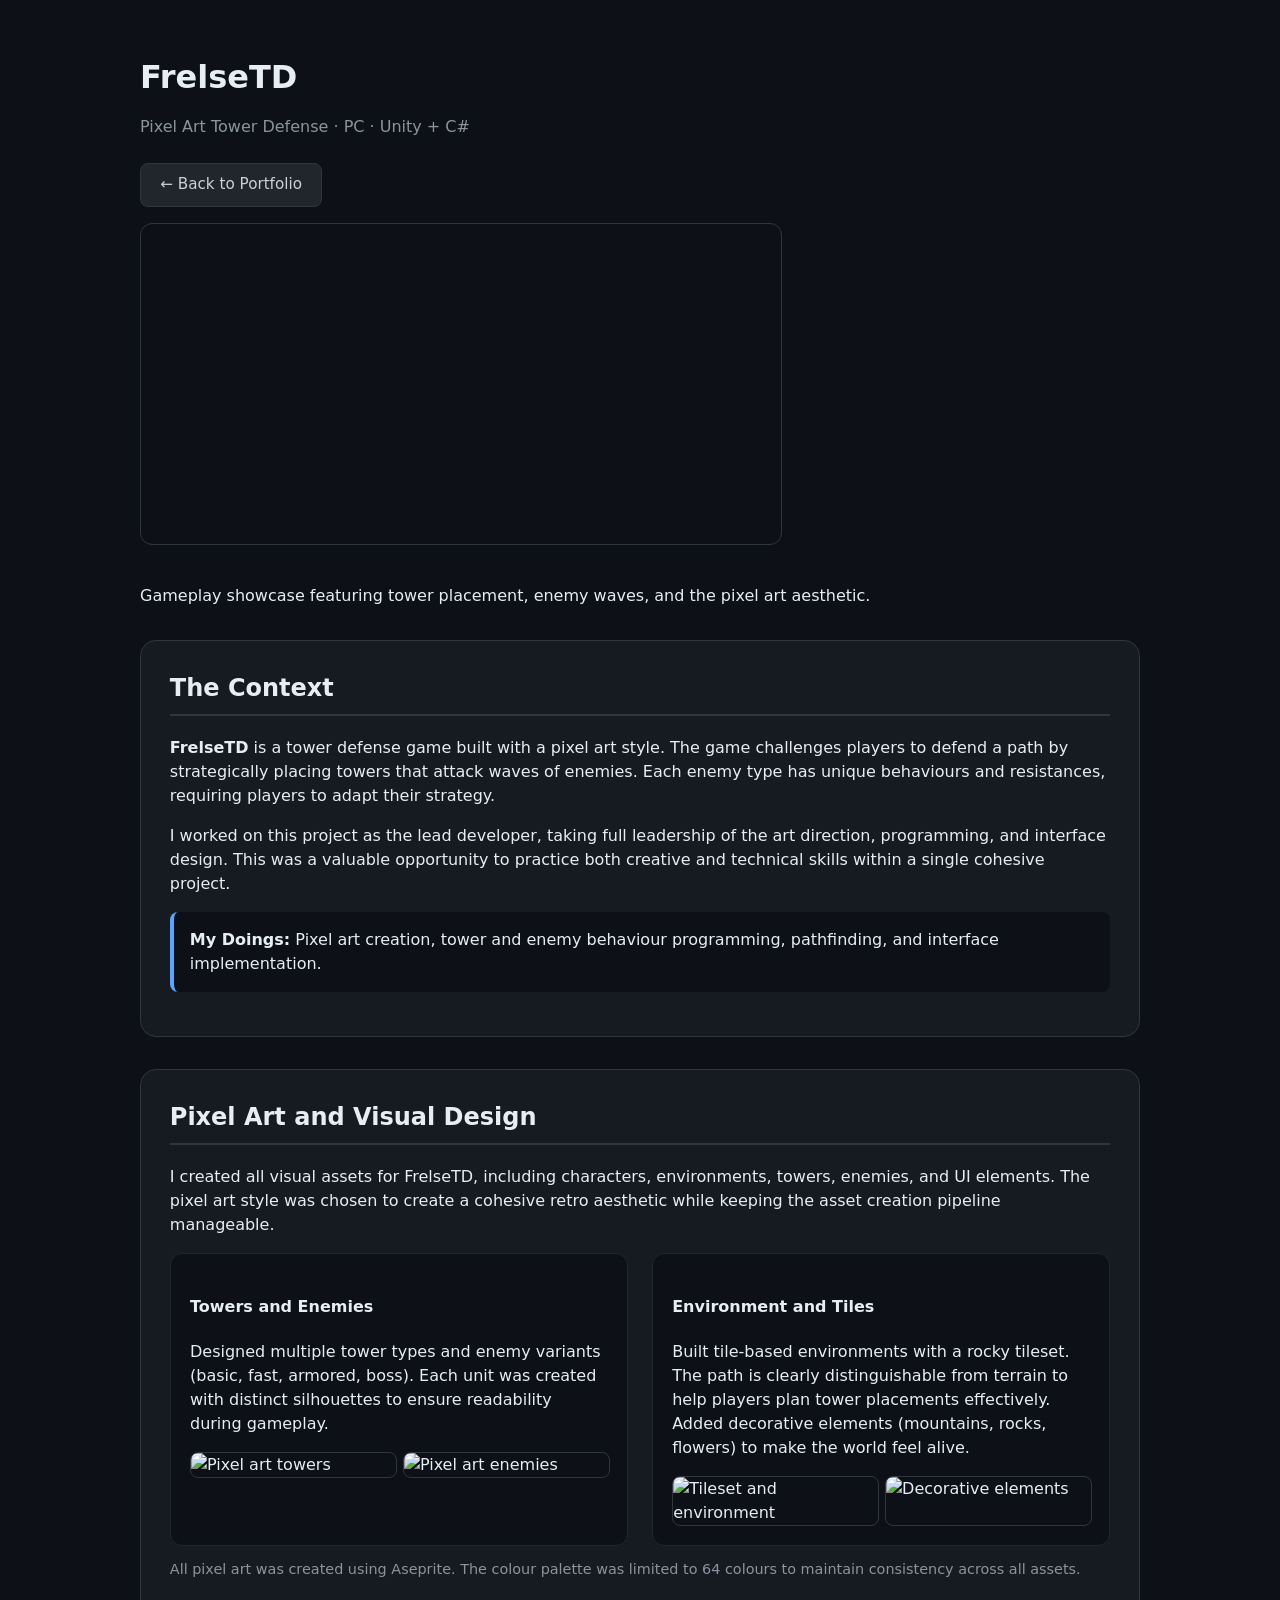
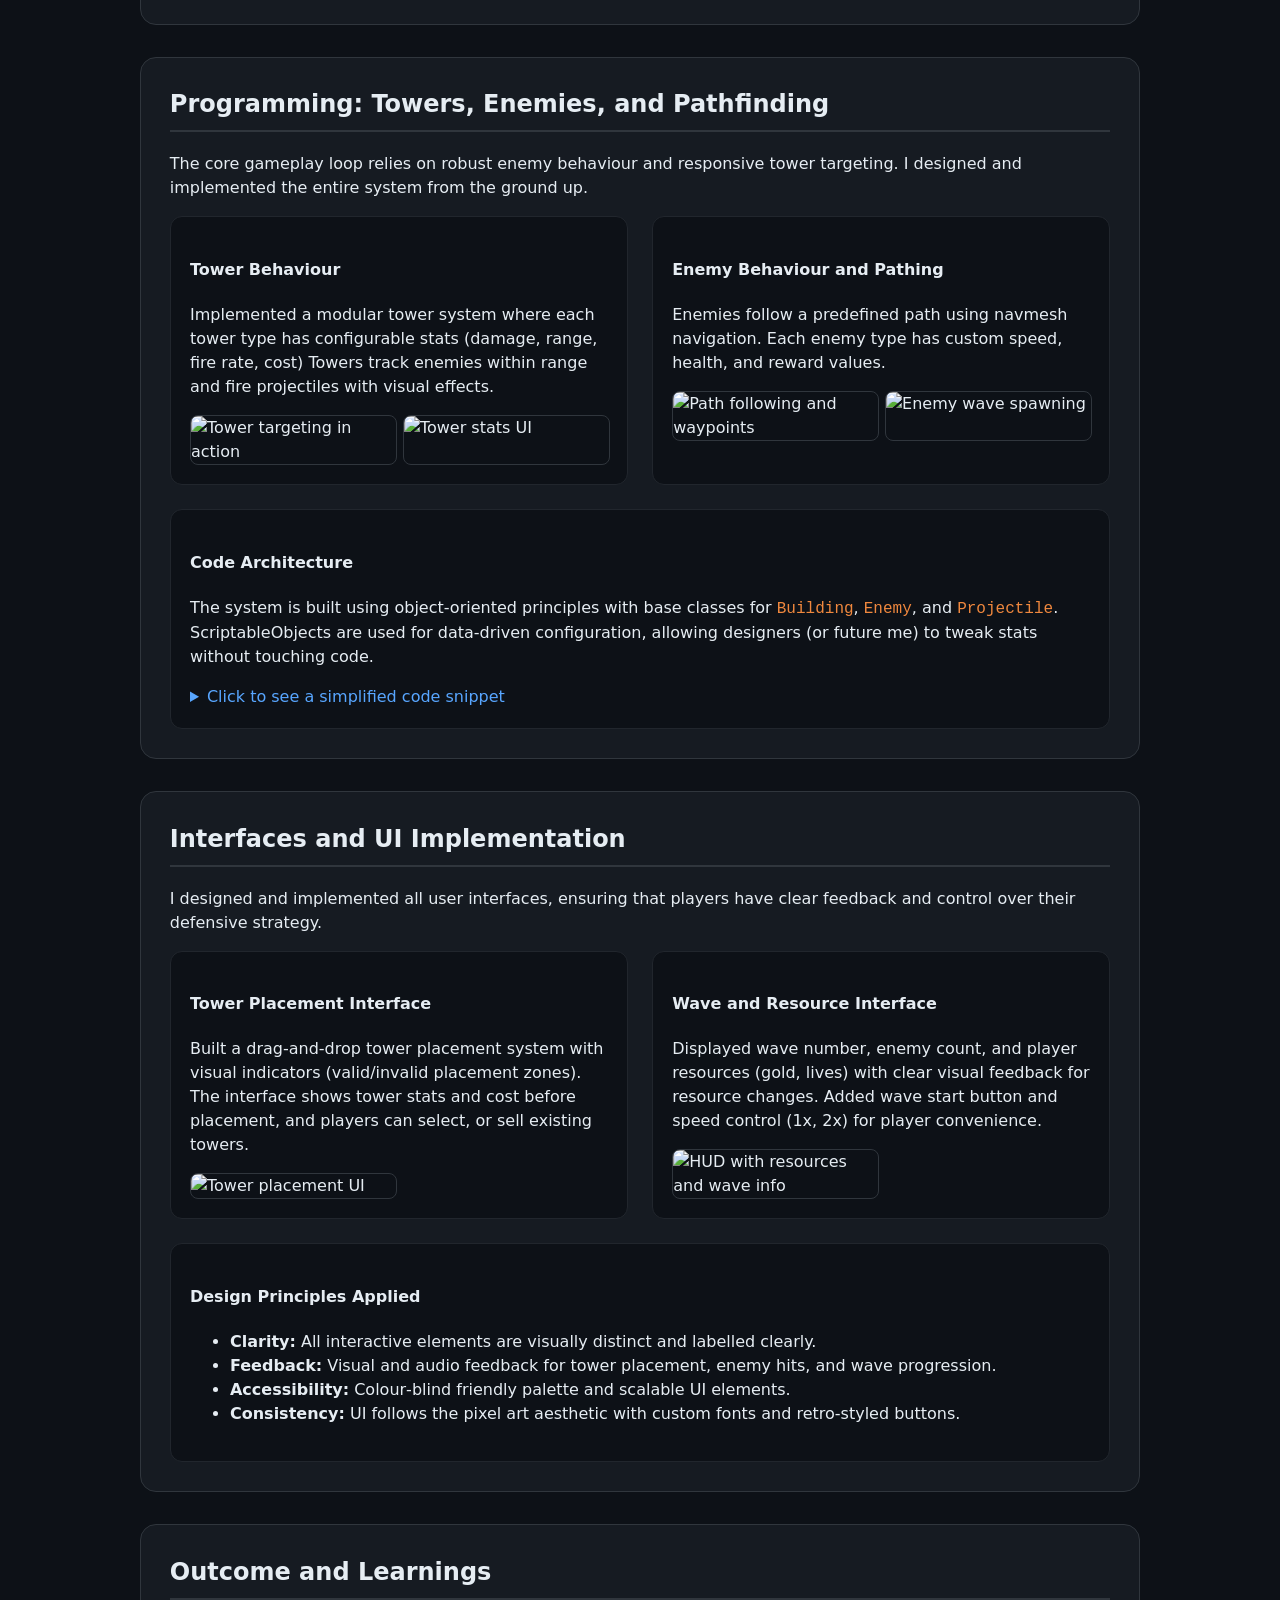
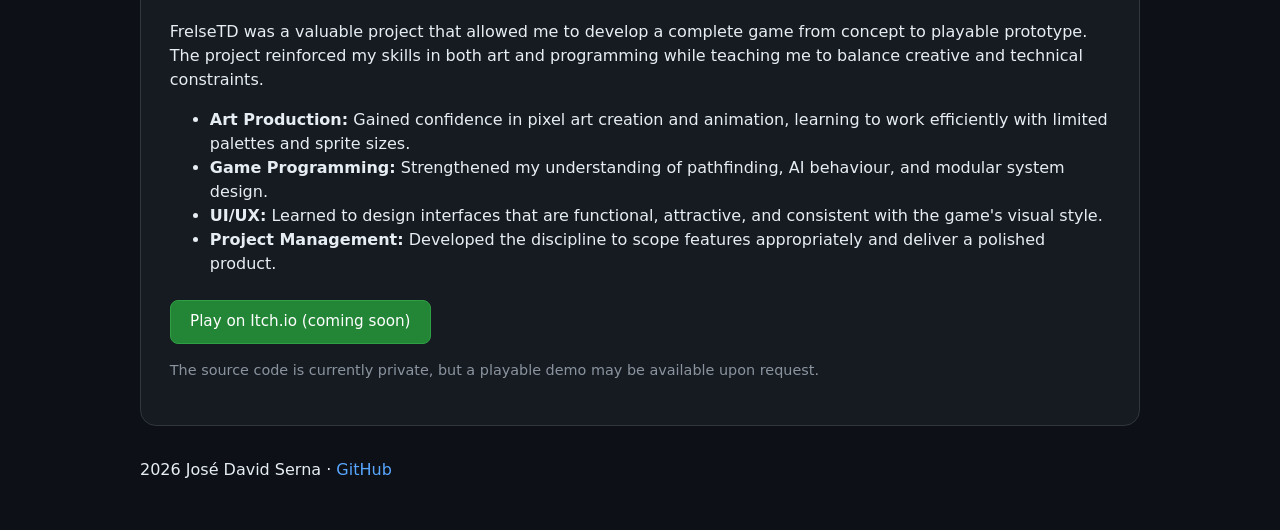
==== Projects/frelsetd.html @ a32d0d62 "Frelse page" ====
﻿<!DOCTYPE html>
<html lang="en">
<head>
    <meta charset="UTF-8">
    <meta name="viewport" content="width=device-width, initial-scale=1.0">
    <title>FrelseTD | José David Serna</title>
    <link rel="stylesheet" href="../Assets/css/style.css">
    <style>
        .feature-img-grid {
            display: grid;
            grid-template-columns: 1fr 1fr;
            gap: 0.5rem;
            margin-top: 0.8rem;
        }
        .feature-img-grid img {
            width: 100%;
            border-radius: 8px;
            border: 1px solid #30363d;
        }
        @media (max-width: 600px) {
            .feature-img-grid {
                grid-template-columns: 1fr;
            }
        }
        .role-badge {
            display: inline-block;
            background: #21262d;
            color: #58a6ff;
            border-radius: 20px;
            padding: 0.2rem 0.8rem;
            font-size: 0.75rem;
            border: 1px solid #30363d;
            margin-right: 0.4rem;
            margin-bottom: 0.3rem;
        }
        .role-list {
            margin: 0.5rem 0 0.8rem 0;
        }
    </style>
</head>
<body>
    <header>
        <h1>FrelseTD</h1>
        <p class="subtitle">Pixel Art Tower Defense · PC · Unity + C#</p>
        <a href="../index.html" class="btn btn-back">← Back to Portfolio</a>
    </header>

    <main>
        <!-- HERO SECTION - Native Video Element -->
        <section class="case-hero">
            <video 
                autoplay 
                loop 
                muted 
                playsinline 
                class="demo-video hero-video"
                poster="../Assets/media/frelse-hero-poster.jpg">
                <source src="../Assets/media/frelse-hero.mp4" type="video/mp4">
                Your browser does not support the video tag. 
                <a href="../Assets/media/frelse-hero.mp4">Download the video</a> to view it.
            </video>
            <p class="caption">Gameplay showcase featuring tower placement, enemy waves, and the pixel art aesthetic.</p>
        </section>

        <!-- CONTEXT & MY ROLE -->
        <section class="case-section">
            <h2>The Context</h2>
            <p><strong>FrelseTD</strong> is a tower defense game built with a pixel art style. The game challenges players to defend a path by strategically placing towers that attack waves of enemies. Each enemy type has unique behaviours and resistances, requiring players to adapt their strategy.</p>
            <p>I worked on this project as the lead developer, taking full leadership of the art direction, programming, and interface design. This was a valuable opportunity to practice both creative and technical skills within a single cohesive project.</p>
            <div class="highlight-box">
                <strong>My Doings:</strong> Pixel art creation, tower and enemy behaviour programming, pathfinding, and interface implementation.
            </div>
        </section>

        <!-- ART -->
        <section class="case-section">
            <h2>Pixel Art and Visual Design</h2>
            <p>I created all visual assets for FrelseTD, including characters, environments, towers, enemies, and UI elements. The pixel art style was chosen to create a cohesive retro aesthetic while keeping the asset creation pipeline manageable.</p>

            <div class="feature-grid">
                <div class="feature-card">
                    <h4>Towers and Enemies</h4>
                    <p>Designed multiple tower types and enemy variants (basic, fast, armored, boss). Each unit was created with distinct silhouettes to ensure readability during gameplay.</p>
                    <div class="feature-img-grid">
                        <img src="../Assets/media/frelse-art-towers.jpg" alt="Pixel art towers">
                        <img src="../Assets/media/frelse-art-enemies.jpg" alt="Pixel art enemies">
                    </div>
                </div>
                <div class="feature-card">
                    <h4>Environment and Tiles</h4>
                    <p>Built tile-based environments with a rocky tileset. The path is clearly distinguishable from terrain to help players plan tower placements effectively. Added decorative elements (mountains, rocks, flowers) to make the world feel alive.</p>
                    <div class="feature-img-grid">
                        <img src="../Assets/media/frelse-art-tileset.jpg" alt="Tileset and environment">
                        <img src="../Assets/media/frelse-art-decorations.jpg" alt="Decorative elements">
                    </div>
                </div>
            </div>
            <p style="margin-top: 0.8rem; color: #8b949e; font-size: 0.9rem;">All pixel art was created using Aseprite. The colour palette was limited to 64 colours to maintain consistency across all assets.</p>
        </section>

        <!-- PROGRAMMING: TOWERS, ENEMIES, PATHING -->
        <section class="case-section">
            <h2>Programming: Towers, Enemies, and Pathfinding</h2>
            <p>The core gameplay loop relies on robust enemy behaviour and responsive tower targeting. I designed and implemented the entire system from the ground up.</p>

            <div class="feature-grid">
                <div class="feature-card">
                    <h4>Tower Behaviour</h4>
                    <p>Implemented a modular tower system where each tower type has configurable stats (damage, range, fire rate, cost)  Towers track enemies within range and fire projectiles with visual effects.</p>
                    <div class="feature-img-grid">
                        <img src="../Assets/media/frelse-code-towers.jpg" alt="Tower targeting in action">
                        <img src="../Assets/media/frelse-tower-stats.jpg" alt="Tower stats UI">
                    </div>
                </div>
                <div class="feature-card">
                    <h4>Enemy Behaviour and Pathing</h4>
                    <p>Enemies follow a predefined path using navmesh navigation. Each enemy type has custom speed, health, and reward values.</p>
                    <div class="feature-img-grid">
                        <img src="../Assets/media/frelse-pathfinding.jpg" alt="Path following and waypoints">
                        <img src="../Assets/media/frelse-enemy-wave.jpg" alt="Enemy wave spawning">
                    </div>
                </div>
                <div class="feature-card" style="grid-column: span 2;">
                    <h4>Code Architecture</h4>
                    <p>The system is built using object-oriented principles with base classes for <code>Building</code>, <code>Enemy</code>, and <code>Projectile</code>. ScriptableObjects are used for data-driven configuration, allowing designers (or future me) to tweak stats without touching code.</p>
                    <details>
                        <summary style="cursor: pointer; color: #58a6ff; font-weight: 500;">Click to see a simplified code snippet</summary>
                        <pre style="background: #0d1117; padding: 1rem; border-radius: 8px; overflow-x: auto; margin-top: 0.5rem;"><code>public class Building : MonoBehaviour
{
    [SerializeField] int cost;

    private Scanner _scanner;
    private Weapon _weapon;

    public GameObject explosionPrefab;
    private SpriteRenderer _spriteRenderer;
    GameManager gm = GameManager.instance;

    private void Awake()
    {
        _spriteRenderer = GetComponent<SpriteRenderer>();
        _weapon = GetComponent<Weapon>();
        _scanner = GetComponentInChildren<Scanner>();
    }

    private void Start()
    {
        InvokeRepeating(nameof(ScanEnemies), 0f, 0.1f);
    }
 
    private void Update()
    {
        if(_scanner.TargetFound())
        {
            _weapon.Shoot(_scanner.GetTarget());
        }
    }

    private void ScanEnemies()
    {
        _scanner.Scan();
    }
}</code></pre>
                    </details>
                </div>
            </div>
        </section>

        <!-- INTERFACES -->
        <section class="case-section">
            <h2>Interfaces and UI Implementation</h2>
            <p>I designed and implemented all user interfaces, ensuring that players have clear feedback and control over their defensive strategy.</p>

            <div class="feature-grid">
                <div class="feature-card">
                    <h4>Tower Placement Interface</h4>
                    <p>Built a drag-and-drop tower placement system with visual indicators (valid/invalid placement zones). The interface shows tower stats and cost before placement, and players can select, or sell existing towers.</p>
                    <div class="feature-img-grid">
                        <img src="../Assets/media/frelse-ui-placement.jpg" alt="Tower placement UI">
                    </div>
                </div>
                <div class="feature-card">
                    <h4>Wave and Resource Interface</h4>
                    <p>Displayed wave number, enemy count, and player resources (gold, lives) with clear visual feedback for resource changes. Added wave start button and speed control (1x, 2x) for player convenience.</p>
                    <div class="feature-img-grid">
                        <img src="../Assets/media/frelse-ui-hud.jpg" alt="HUD with resources and wave info">
                    </div>
                </div>
                <div class="feature-card" style="grid-column: span 2;">
                    <h4>Design Principles Applied</h4>
                    <ul>
                        <li><strong>Clarity:</strong> All interactive elements are visually distinct and labelled clearly.</li>
                        <li><strong>Feedback:</strong> Visual and audio feedback for tower placement, enemy hits, and wave progression.</li>
                        <li><strong>Accessibility:</strong> Colour‑blind friendly palette and scalable UI elements.</li>
                        <li><strong>Consistency:</strong> UI follows the pixel art aesthetic with custom fonts and retro‑styled buttons.</li>
                    </ul>
                </div>
            </div>
        </section>

        <!-- RESULTS / LEARNINGS -->
        <section class="case-section conclusion">
            <h2>Outcome and Learnings</h2>
            <p>FrelseTD was a valuable project that allowed me to develop a complete game from concept to playable prototype. The project reinforced my skills in both art and programming while teaching me to balance creative and technical constraints.</p>
            <ul>
                <li><strong>Art Production:</strong> Gained confidence in pixel art creation and animation, learning to work efficiently with limited palettes and sprite sizes.</li>
                <li><strong>Game Programming:</strong> Strengthened my understanding of pathfinding, AI behaviour, and modular system design.</li>
                <li><strong>UI/UX:</strong> Learned to design interfaces that are functional, attractive, and consistent with the game's visual style.</li>
                <li><strong>Project Management:</strong> Developed the discipline to scope features appropriately and deliver a polished product.</li>
            </ul>
            <div class="project-links">
                <a href="#" class="btn btn-primary" target="_blank">Play on Itch.io (coming soon)</a>
            </div>
            <p style="margin-top: 1rem; color: #8b949e; font-size: 0.9rem;">The source code is currently private, but a playable demo may be available upon request.</p>
        </section>

    </main>

    <footer>
        <p>2026 José David Serna · <a href="https://github.com/JDSerna00">GitHub</a></p>
    </footer>

    <script src="../Assets/js/main.js"></script>
</body>
</html>
---- Assets/css/style.css ----
body {
    font-family: system-ui, -apple-system, 'Segoe UI', Roboto, sans-serif;
    max-width: 1000px;
    margin: 0 auto;
    padding: 2rem;
    line-height: 1.5;
    color: #e6edf3;
    background-color: #0d1117;
}
.project-card {
    background: #161b22;
    border-radius: 16px;
    padding: 1.5rem;
    margin: 2rem 0;
    border: 1px solid #30363d;
}
.demo-video {
    width: 100%;
    max-width: 640px;
    border-radius: 12px;
    margin: 1rem 0;
    border: 1px solid #30363d;
}
.media-grid {
    display: flex;
    gap: 1rem;
    flex-wrap: wrap;
}
a {
    color: #58a6ff;
    text-decoration: none;
    margin-right: 1rem;
}
a:hover {
    text-decoration: underline;
}
.project-tags { margin: 0.5rem 0; }
.tag {
    display: inline-block;
    background: #21262d;
    color: #c9d1d9;
    border-radius: 20px;
    padding: 0.2rem 0.8rem;
    font-size: 0.8rem;
    margin-right: 0.4rem;
    border: 1px solid #30363d;
}
.project-links { margin-top: 0.8rem; }

/* For the projects */
.subtitle { color: #8b949e; margin-top: -0.5rem; }
.back-link { display: inline-block; margin: 1rem 0; }
.case-section {
    background: #161b22;
    border-radius: 16px;
    padding: 1.8rem;
    margin: 2rem 0;
    border: 1px solid #30363d;
}
.case-section h2 { margin-top: 0; border-bottom: 2px solid #30363d; padding-bottom: 0.5rem; }
.highlight-box {
    background: #0d1117;
    border-left: 4px solid #58a6ff;
    padding: 1rem;
    border-radius: 8px;
    margin: 1rem 0;
}
.solution-grid { display: grid; grid-template-columns: 1fr 1fr; gap: 2rem; }
@media (max-width: 600px) { .solution-grid { grid-template-columns: 1fr; } }
.ab-grid { display: grid; grid-template-columns: 1fr 1fr; gap: 1.5rem; margin: 1rem 0; }
.ab-img { width: 100%; border-radius: 8px; border: 1px solid #30363d; }
.feature-grid { display: grid; grid-template-columns: 1fr 1fr; gap: 1.5rem; }
.feature-card {
    background: #0d1117;
    padding: 1.2rem;
    border-radius: 12px;
    border: 1px solid #21262d;
}
.feature-img { width: 100%; border-radius: 8px; margin-top: 0.5rem; }
.stats-grid { display: flex; justify-content: space-around; text-align: center; padding: 1rem 0; }
.stat-number { display: block; font-size: 2.5rem; font-weight: bold; color: #58a6ff; }
.stat-label { color: #8b949e; }
details pre { background: #0d1117; padding: 1rem; border-radius: 8px; overflow-x: auto; }
code { font-family: 'Courier New', monospace; color: #f0883e; }
@media (max-width: 700px) { 
    .feature-grid { grid-template-columns: 1fr; }
    .stats-grid { flex-direction: column; gap: 1rem; }
}
/* Button styles */
.btn {
    display: inline-block;
    padding: 0.6rem 1.2rem;
    border-radius: 8px;
    font-weight: 500;
    text-decoration: none;
    transition: background 0.2s ease, border-color 0.2s ease, color 0.2s ease;
    border: 1px solid transparent;
    cursor: pointer;
    font-size: 0.95rem;
}

.btn-back {
    background: #21262d;
    border-color: #30363d;
    color: #c9d1d9;
}
.btn-back:hover {
    background: #30363d;
    border-color: #484f58;
    color: #f0f6fc;
}

.btn-primary {
    background: #238636;
    border-color: #2ea043;
    color: #ffffff;
}
.btn-primary:hover {
    background: #2ea043;
    border-color: #3fb950;
    color: #ffffff;
}

/* Ensure proper spacing for the back button in the header */
header .btn-back {
    margin-top: 0.5rem;
}

/* Project links container (store button) */
.project-links {
    margin-top: 1.5rem;
    display: flex;
    gap: 1rem;
    flex-wrap: wrap;
}
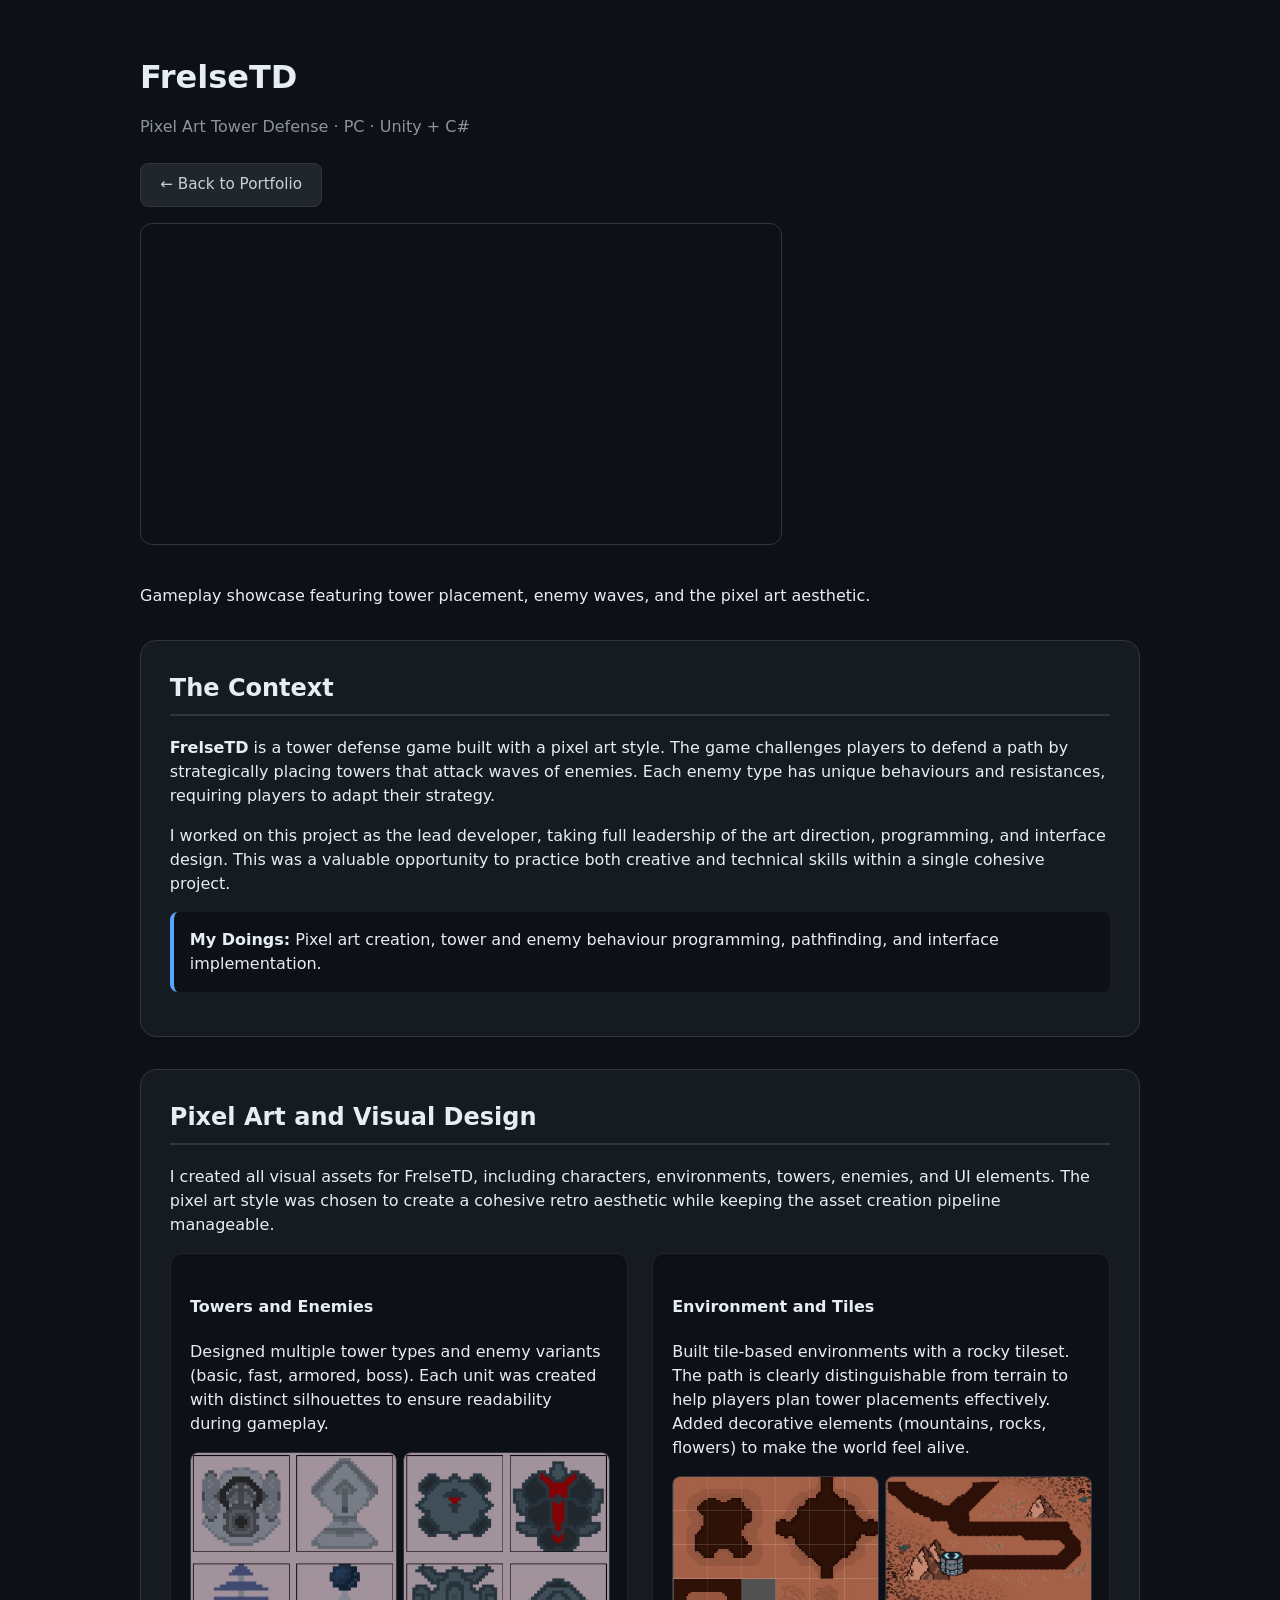
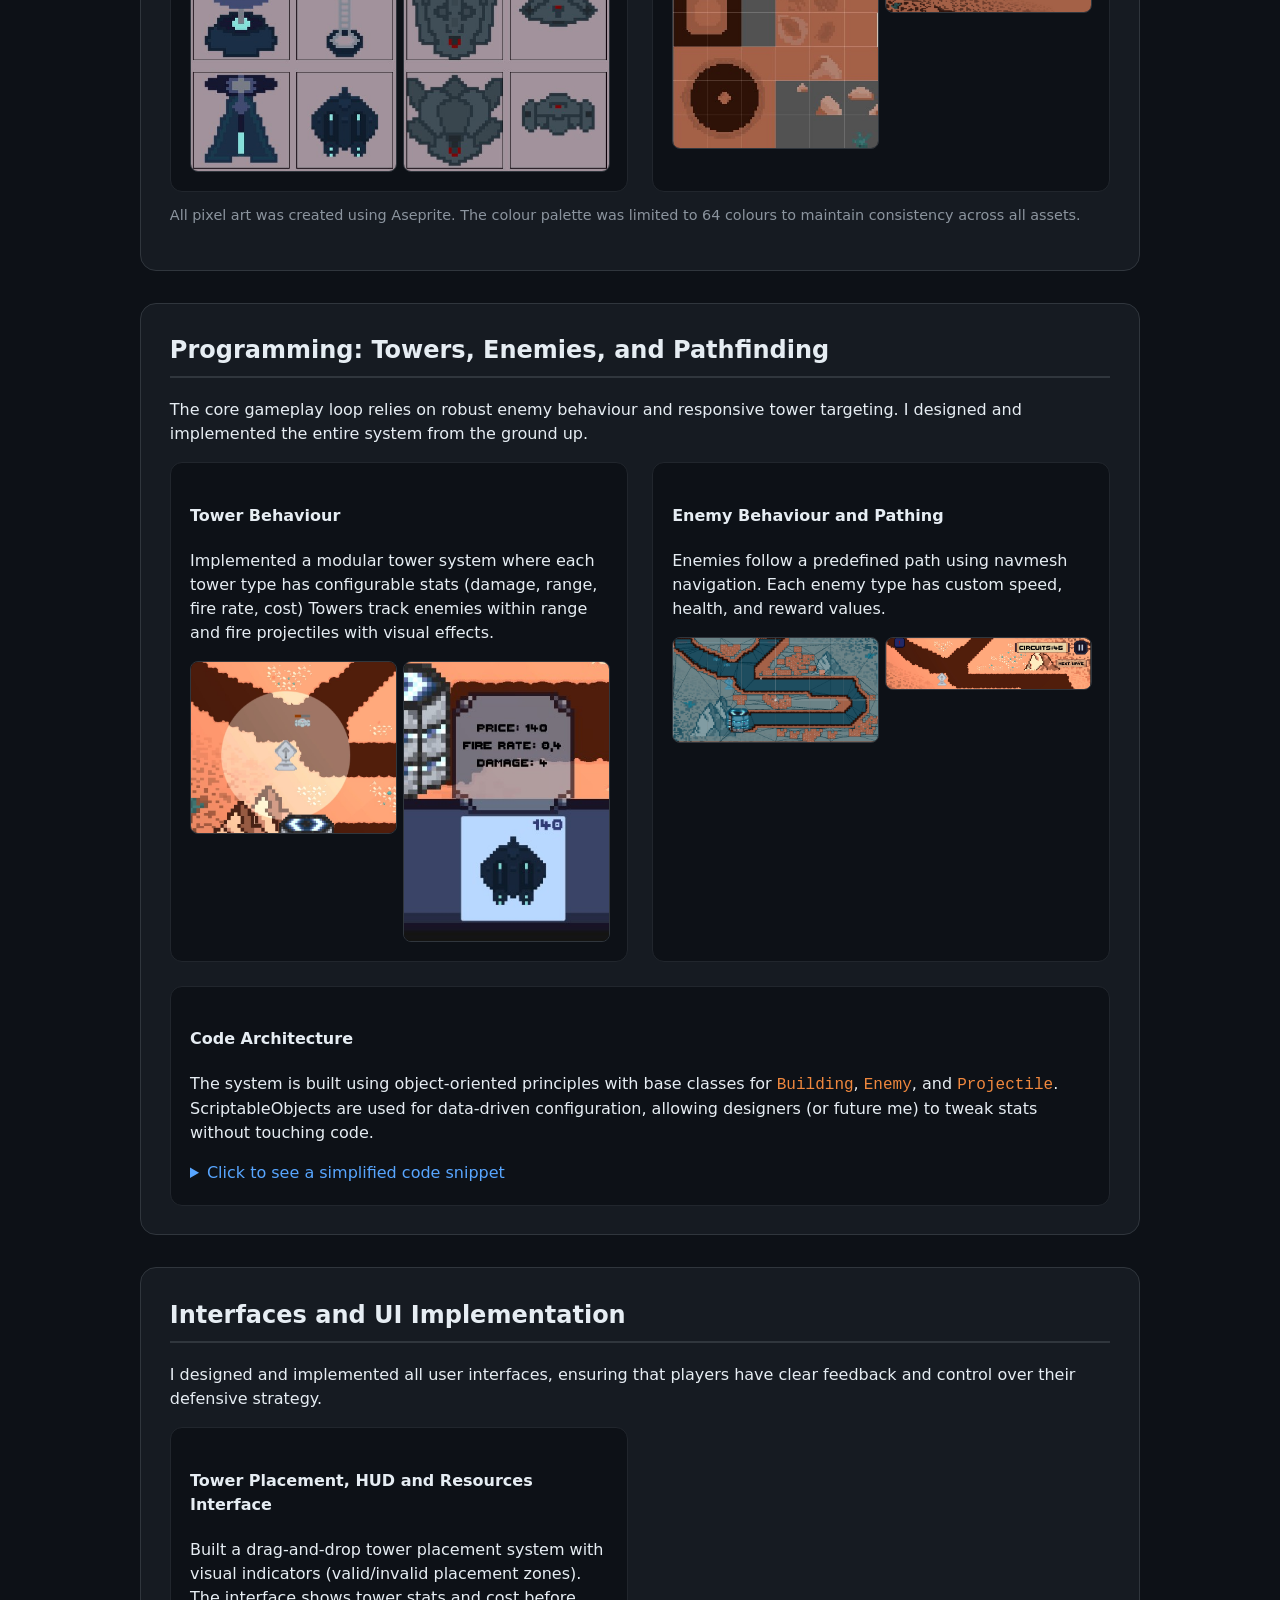
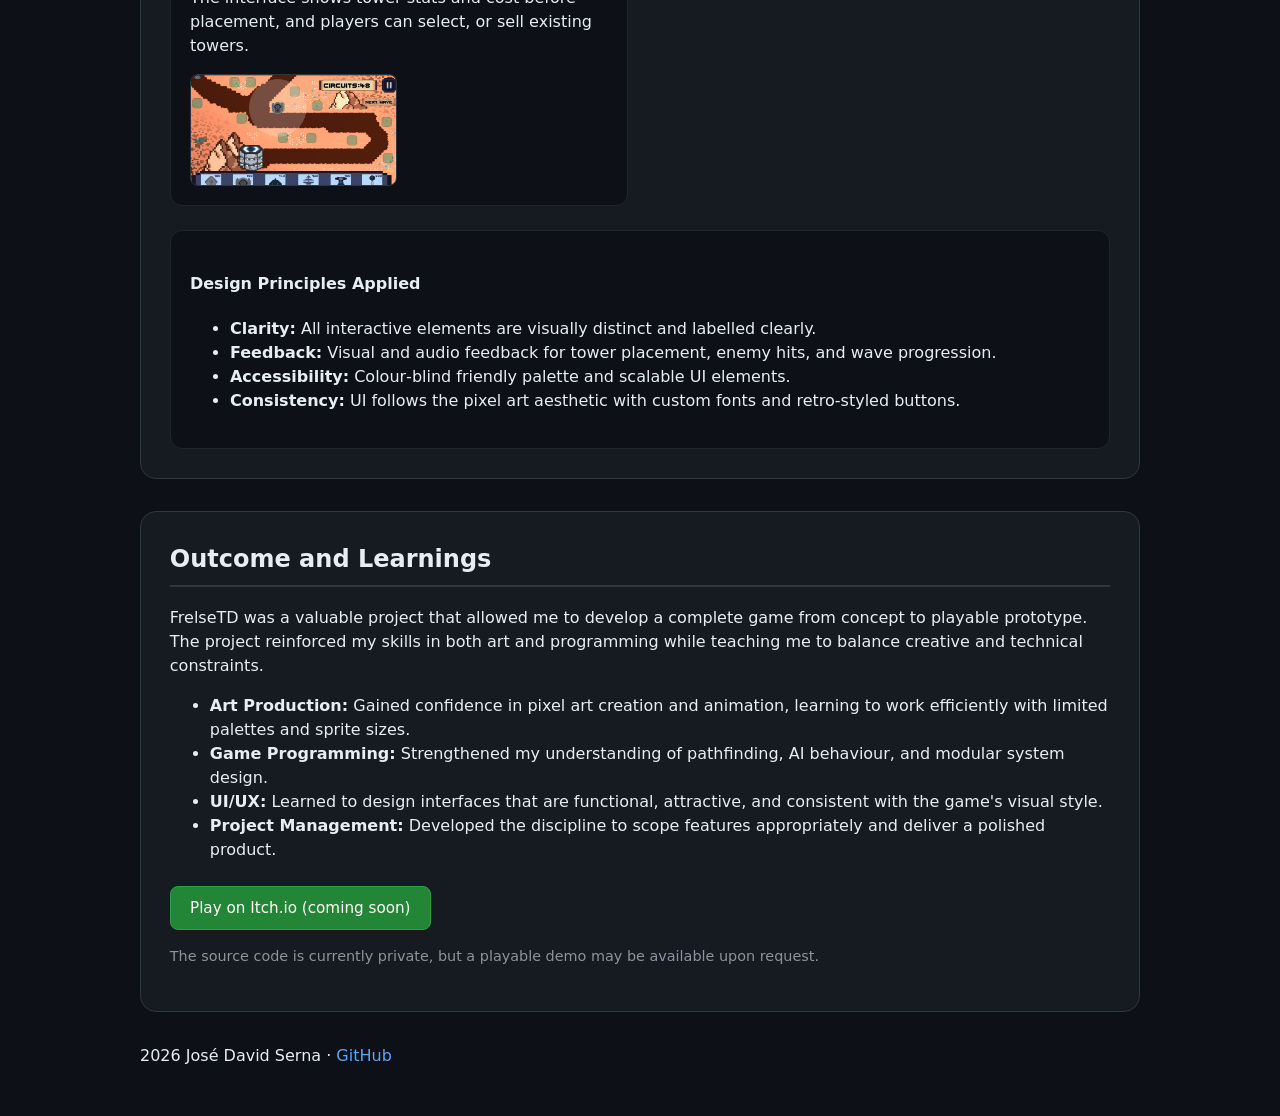
==== commit 782d5af9: "Frelse Pics" ====
--- a/Projects/frelsetd.html
+++ b/Projects/frelsetd.html
@@ -173,17 +173,10 @@
 
             <div class="feature-grid">
                 <div class="feature-card">
-                    <h4>Tower Placement Interface</h4>
+                    <h4>Tower Placement, HUD and Resources Interface</h4>
                     <p>Built a drag-and-drop tower placement system with visual indicators (valid/invalid placement zones). The interface shows tower stats and cost before placement, and players can select, or sell existing towers.</p>
                     <div class="feature-img-grid">
                         <img src="../Assets/media/frelse-ui-placement.jpg" alt="Tower placement UI">
-                    </div>
-                </div>
-                <div class="feature-card">
-                    <h4>Wave and Resource Interface</h4>
-                    <p>Displayed wave number, enemy count, and player resources (gold, lives) with clear visual feedback for resource changes. Added wave start button and speed control (1x, 2x) for player convenience.</p>
-                    <div class="feature-img-grid">
-                        <img src="../Assets/media/frelse-ui-hud.jpg" alt="HUD with resources and wave info">
                     </div>
                 </div>
                 <div class="feature-card" style="grid-column: span 2;">
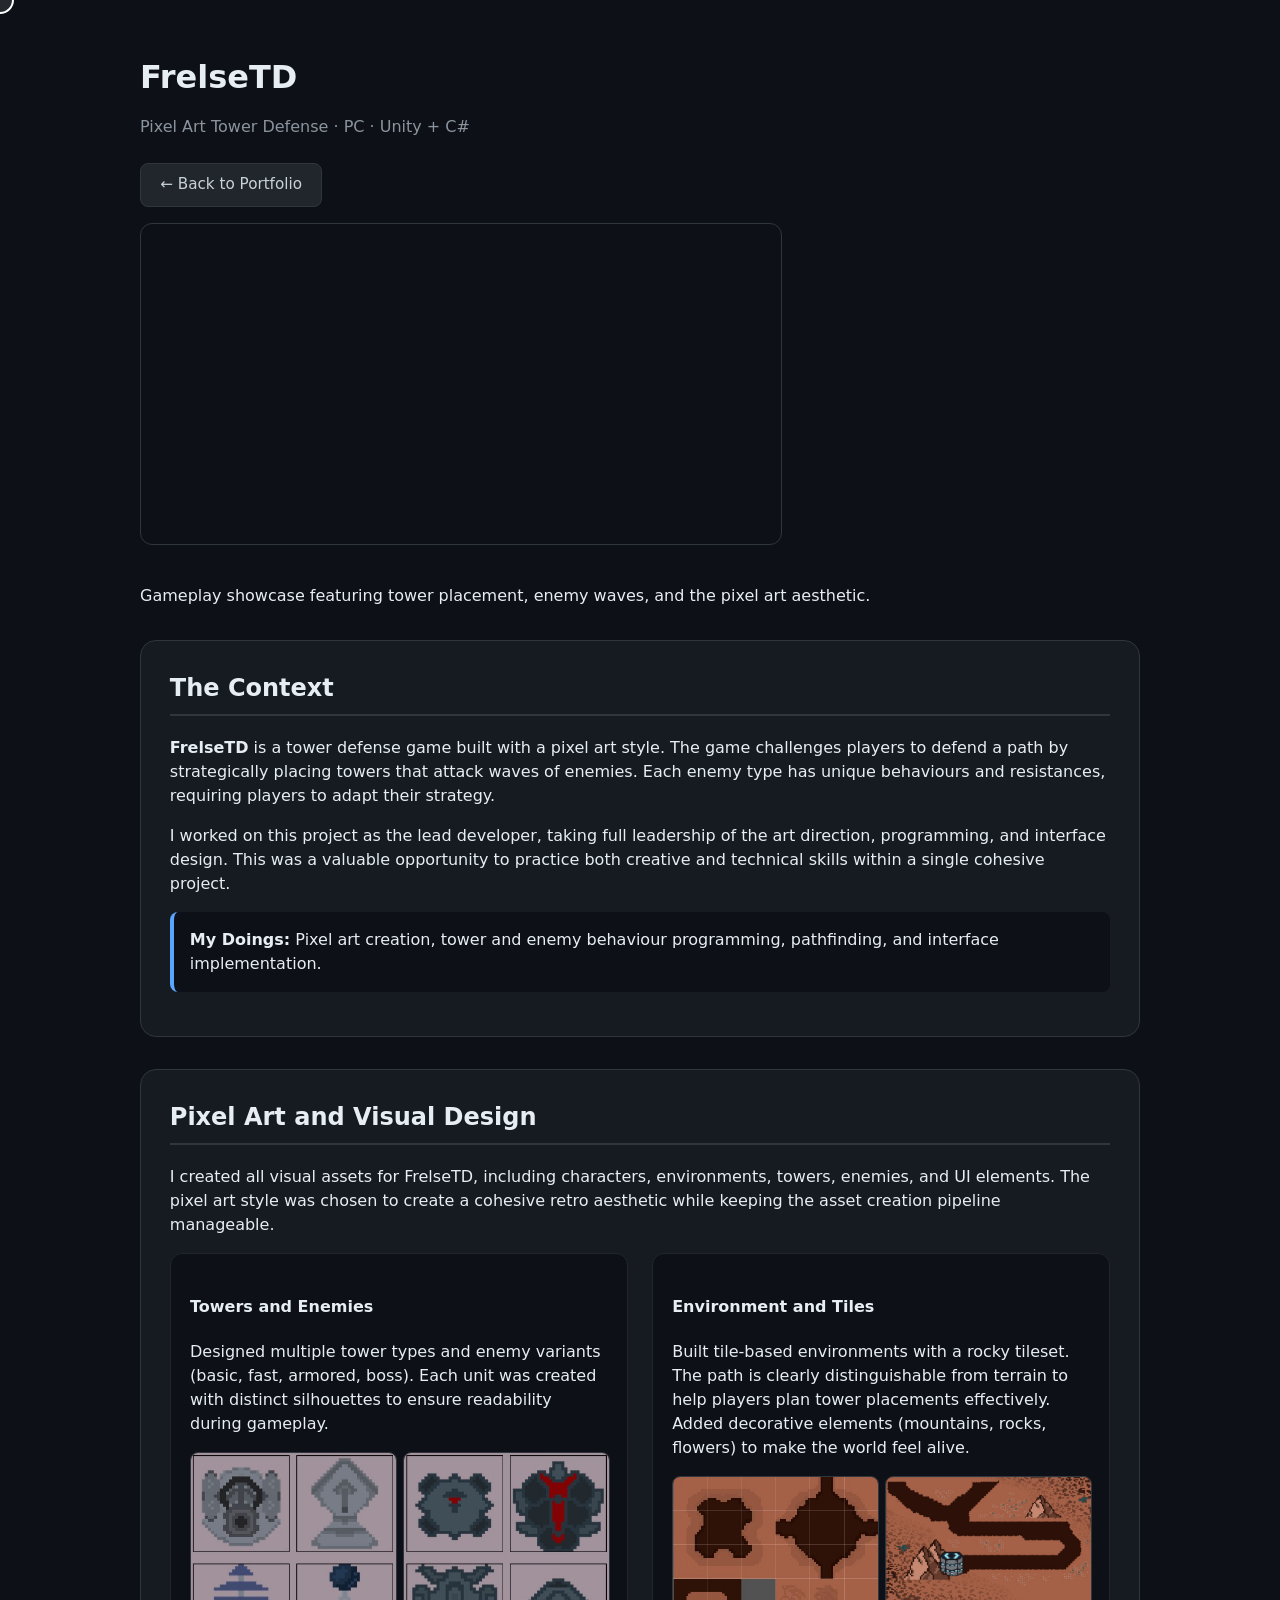
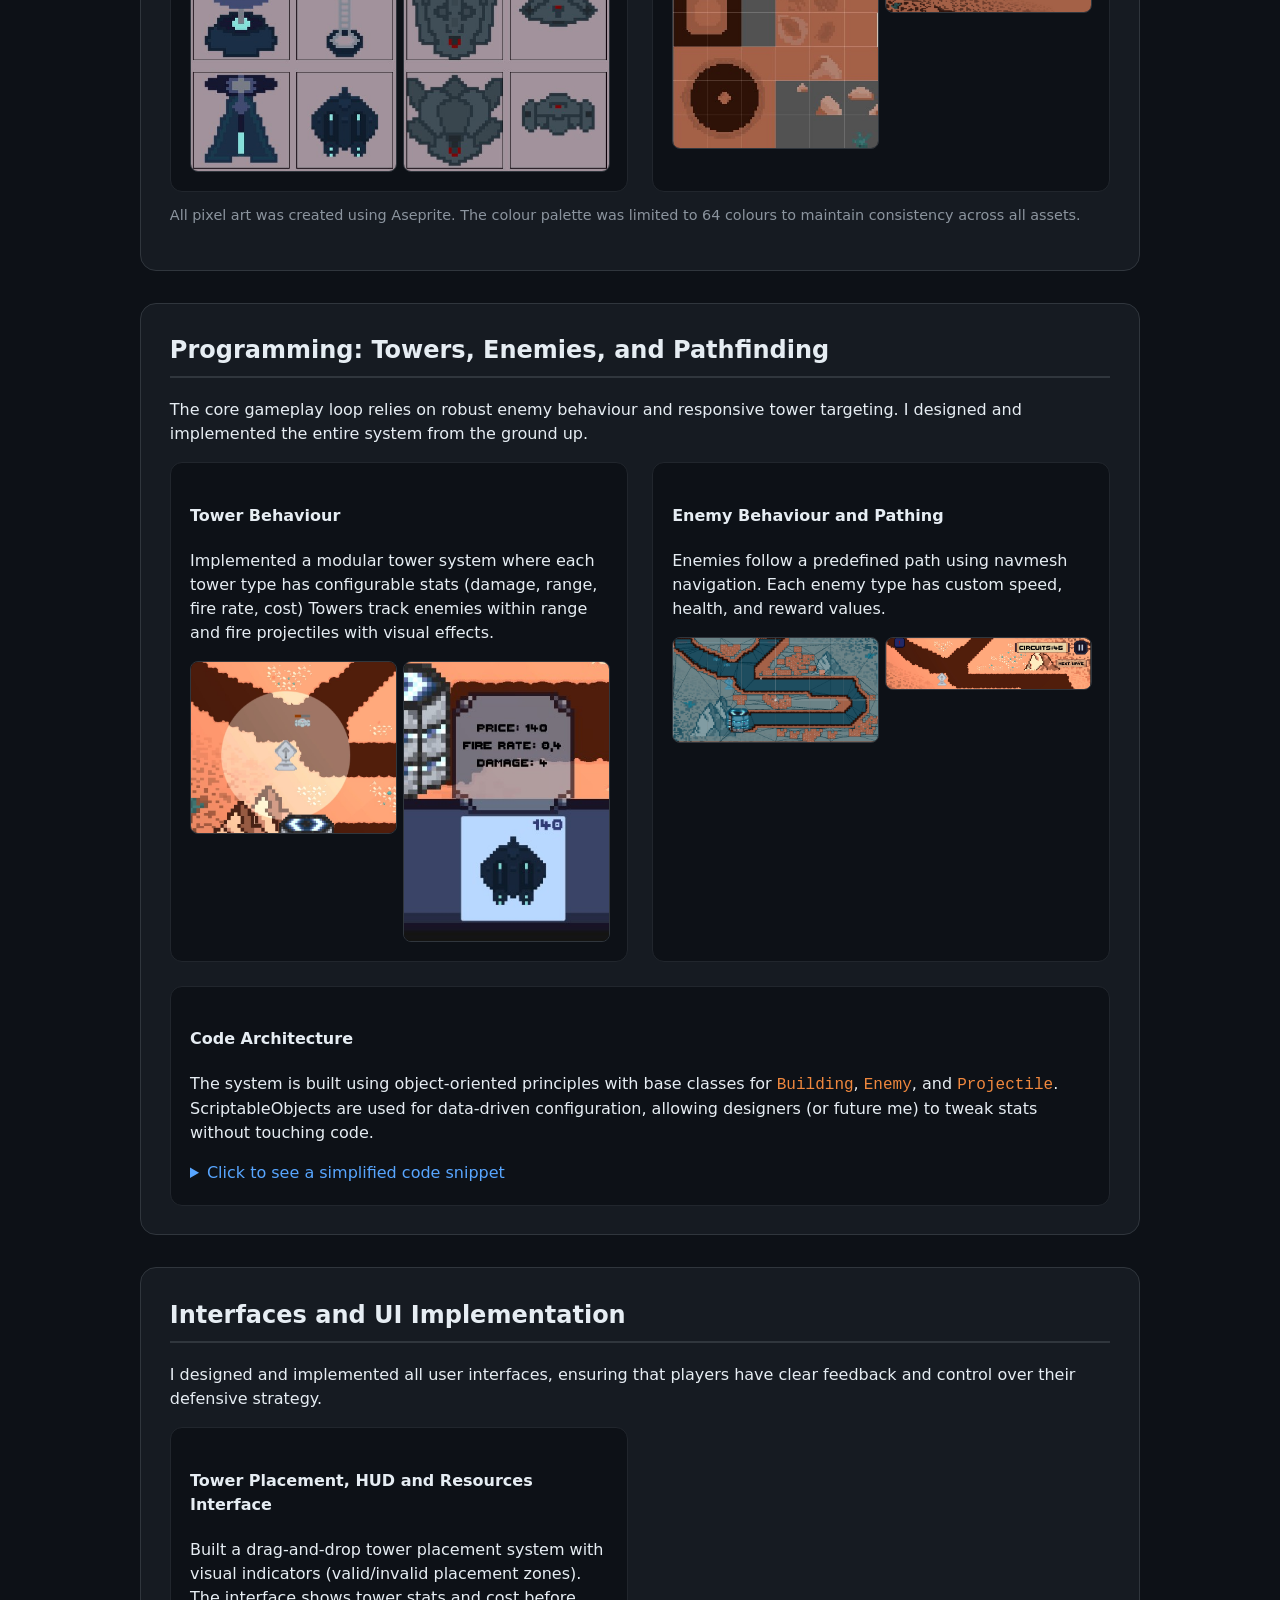
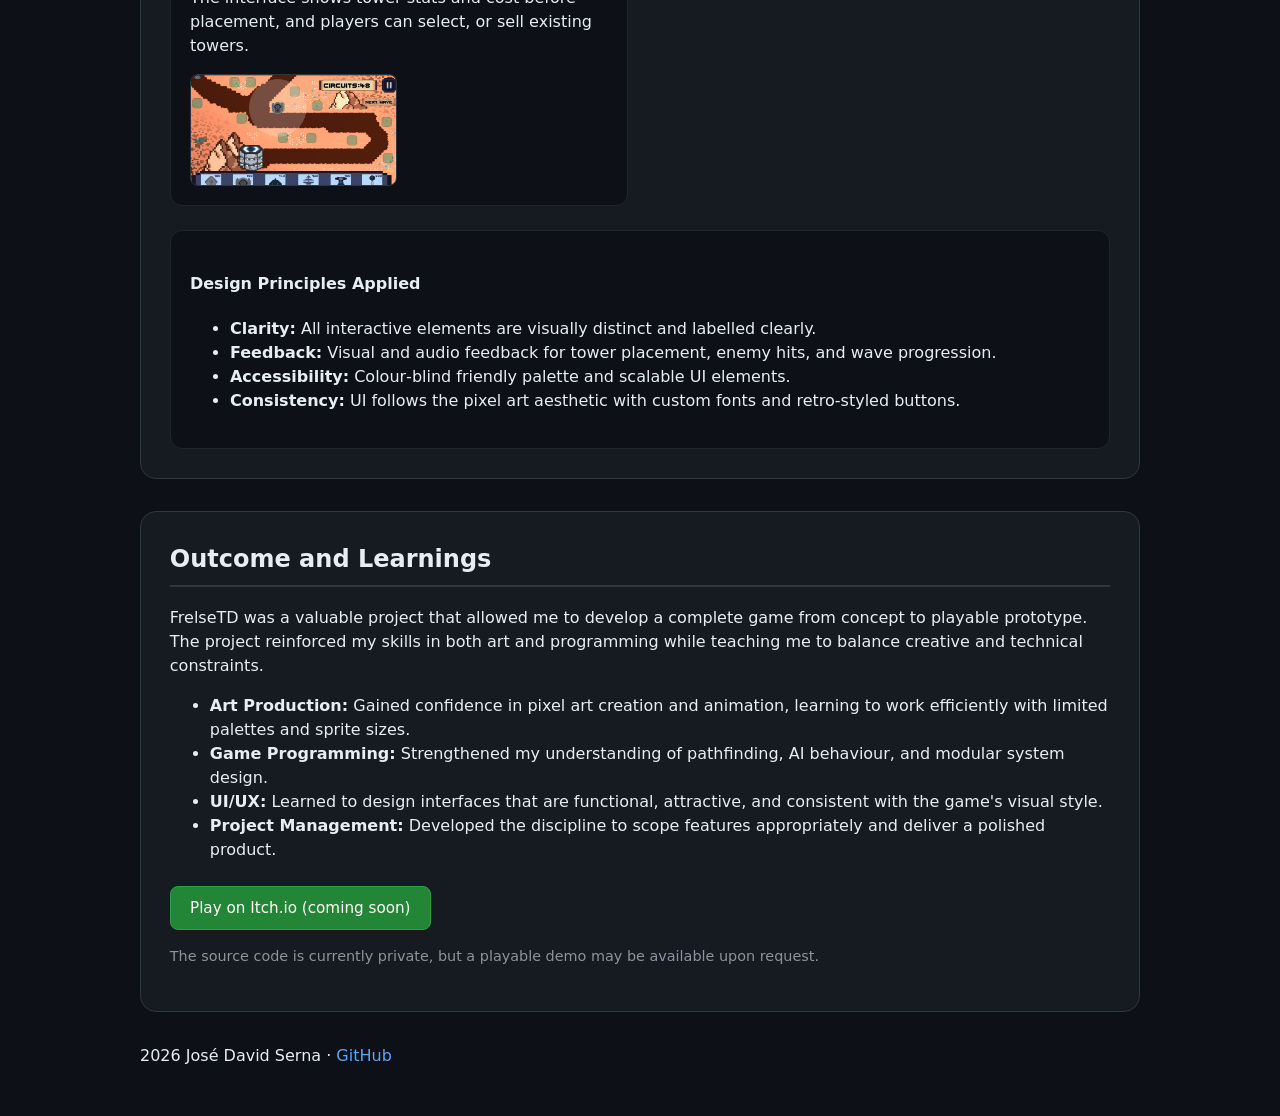
==== commit 2917ffb3: "playing with it" ====
--- a/Projects/frelsetd.html
+++ b/Projects/frelsetd.html
@@ -39,6 +39,7 @@
     </style>
 </head>
 <body>
+<div id="custom-cursor"></div>
     <header>
         <h1>FrelseTD</h1>
         <p class="subtitle">Pixel Art Tower Defense · PC · Unity + C#</p>
--- a/Assets/css/style.css
+++ b/Assets/css/style.css
@@ -121,15 +121,36 @@
     color: #ffffff;
 }
 
-/* Ensure proper spacing for the back button in the header */
 header .btn-back {
     margin-top: 0.5rem;
 }
 
-/* Project links container (store button) */
 .project-links {
     margin-top: 1.5rem;
     display: flex;
     gap: 1rem;
     flex-wrap: wrap;
+}
+* {
+  cursor: none;
+}
+
+#custom-cursor {
+  position: fixed;
+  top: 0;
+  left: 0;
+  width: 24px;
+  height: 24px;
+  border: 2px solid #ffffff; 
+  border-radius: 50%;
+  background: rgba(255, 255, 255, 0.1);
+  pointer-events: none; 
+  z-index: 9999;
+  transform: translate(-50%, -50%); 
+  transition: width 0.15s, height 0.15s, background 0.15s; 
+}
+
+a:hover ~ #custom-cursor, 
+button:hover ~ #custom-cursor,
+.project-card:hover ~ #custom-cursor {
 }
